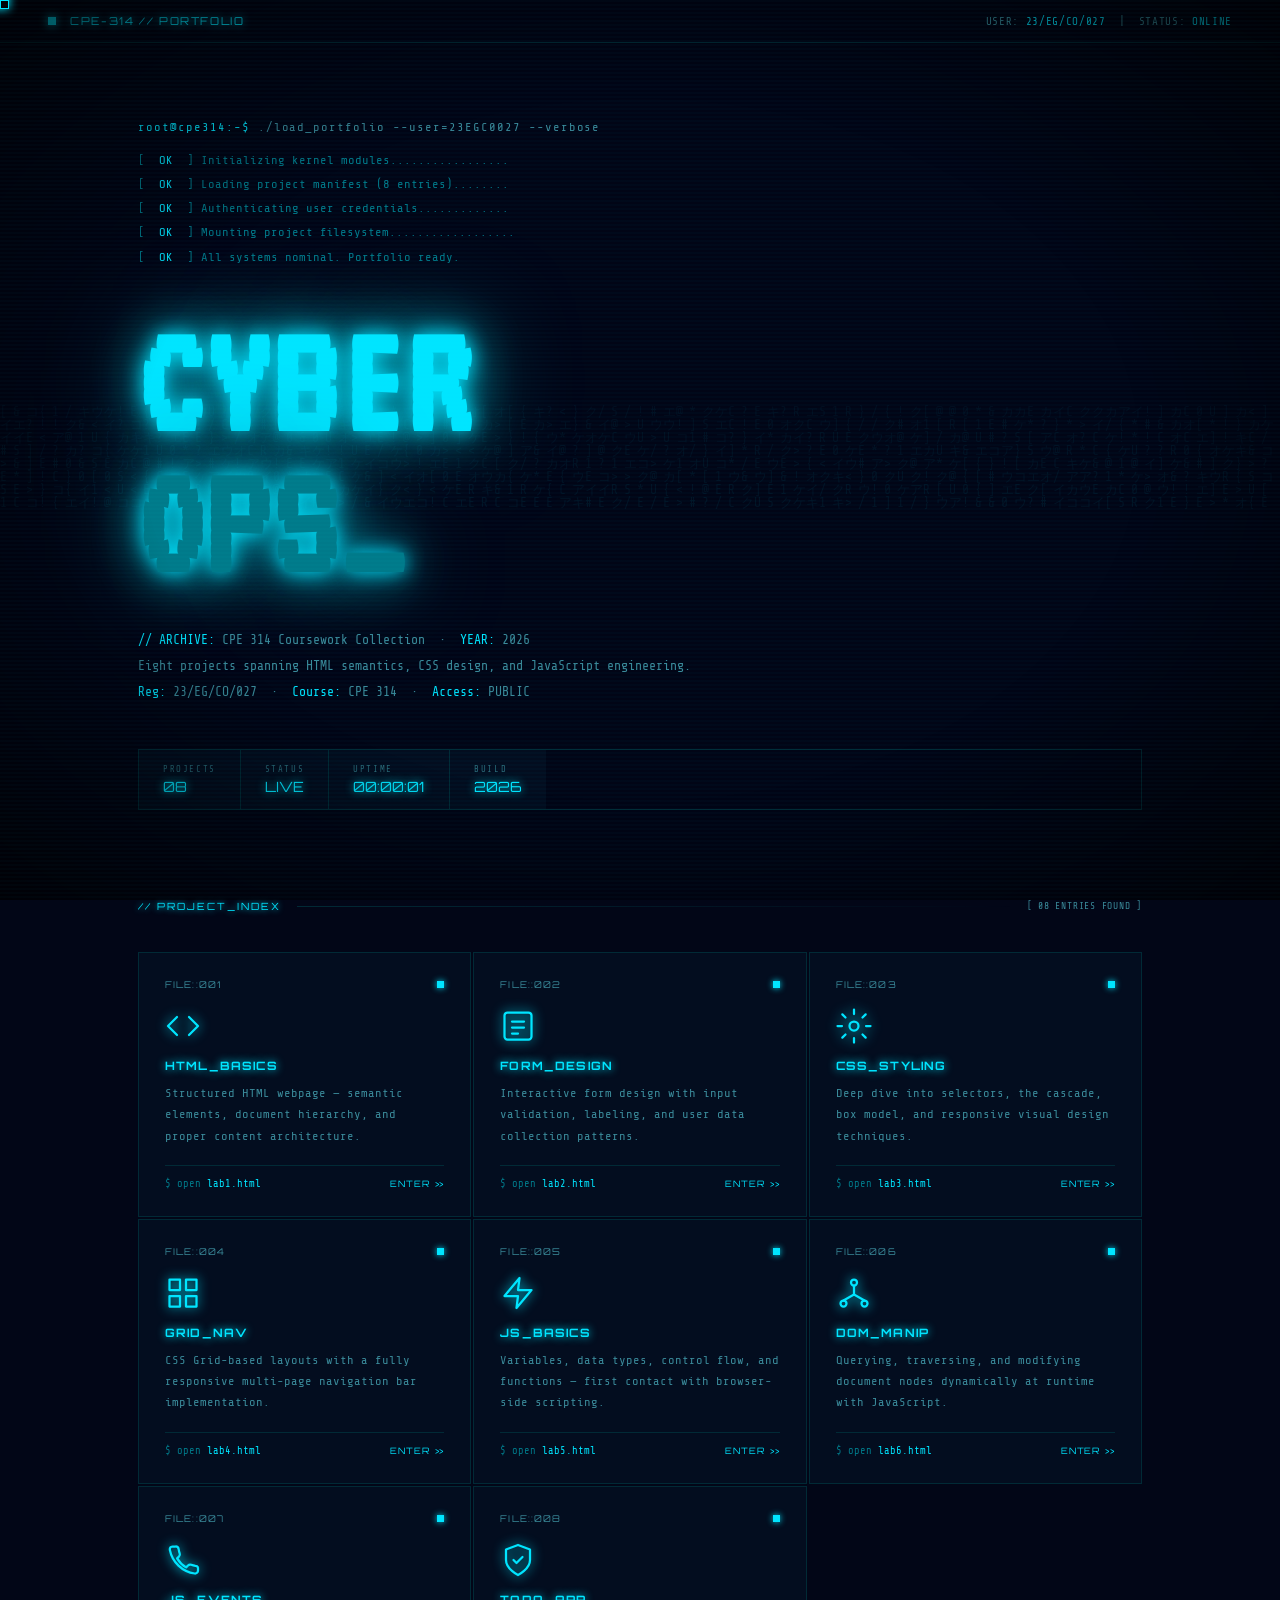
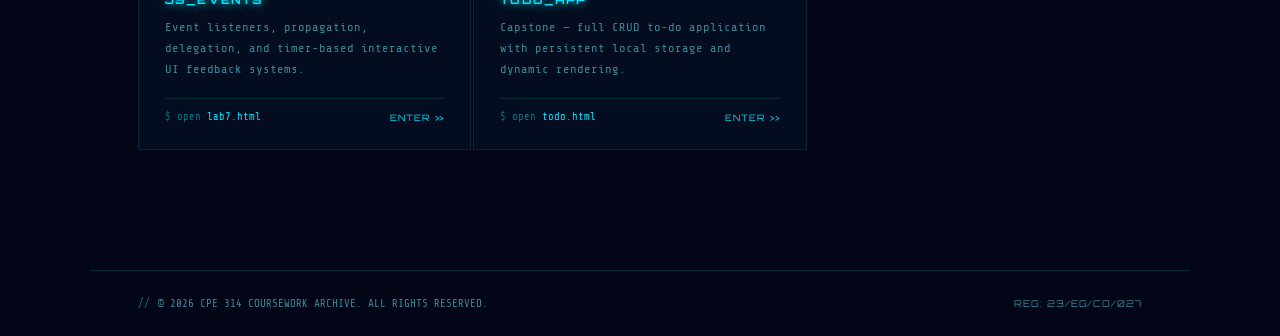
==== index.html @ 04f61471 "Added project files" ====
<!DOCTYPE html>
<html lang="en">
<head>
<meta charset="UTF-8">
<meta name="viewport" content="width=device-width, initial-scale=1.0">
<title>23/EG/CO/027 :: CPE314</title>
<link href="https://fonts.googleapis.com/css2?family=Share+Tech+Mono&family=VT323&family=Orbitron:wght@400;700;900&display=swap" rel="stylesheet">
<style>
  :root {
    --bg:        #020617;
    --bg2:       #030d1f;
    --bg3:       #071226;
    --cyan:      #00e5ff;
    --cyan2:     #00bcd4;
    --cyan3:     #007a8a;
    --cyan-dim:  #012a36;
    --muted:     #2a6b7a;
    --muted2:    #3a8a9a;
    --alert:     #ff4d6d;
    --amber:     #ffb000;
  }

  *, *::before, *::after { box-sizing: border-box; margin: 0; padding: 0; }
  html { scroll-behavior: smooth; }

  body {
    font-family: 'Share Tech Mono', monospace;
    background: var(--bg);
    color: var(--cyan);
    overflow-x: hidden;
    min-height: 100vh;
    cursor: none;
  }

  /* ── Custom cursor ── */
  #cur {
    position: fixed;
    width: 18px; height: 18px;
    border: 1.5px solid var(--cyan);
    pointer-events: none;
    z-index: 99999;
    transform: translate(-50%, -50%);
    transition: width 0.15s, height 0.15s, box-shadow 0.15s;
    box-shadow: 0 0 10px var(--cyan);
  }
  #cur::before, #cur::after {
    content: '';
    position: absolute;
    background: var(--cyan);
  }
  #cur::before { width: 1px; height: 100%; left: 50%; top: 0; }
  #cur::after  { width: 100%; height: 1px; top: 50%; left: 0; }

  /* ── Scanlines ── */
  body::before {
    content: '';
    position: fixed; inset: 0;
    background: repeating-linear-gradient(
      0deg, transparent, transparent 2px,
      rgba(0,229,255,0.025) 2px, rgba(0,229,255,0.025) 4px
    );
    pointer-events: none;
    z-index: 9998;
  }

  /* ── CRT vignette ── */
  body::after {
    content: '';
    position: fixed; inset: 0;
    background: radial-gradient(ellipse at center, transparent 55%, rgba(0,0,0,0.7) 100%);
    pointer-events: none;
    z-index: 9997;
  }

  /* ── Matrix canvas ── */
  #matrix {
    position: fixed; inset: 0;
    opacity: 0.06;
    z-index: 0;
    pointer-events: none;
  }

  /* ── Nav ── */
  nav {
    position: fixed; top: 0; left: 0; right: 0;
    z-index: 1000;
    display: flex;
    align-items: center;
    justify-content: space-between;
    padding: 14px 48px;
    background: rgba(2,6,23,0.95);
    border-bottom: 1px solid var(--cyan-dim);
    backdrop-filter: blur(8px);
  }

  .nav-left { display: flex; align-items: center; gap: 14px; }

  .nav-blink {
    width: 8px; height: 8px;
    background: var(--cyan);
    box-shadow: 0 0 10px var(--cyan);
    animation: blink 1.2s step-end infinite;
  }

  .nav-id {
    font-family: 'Orbitron', monospace;
    font-size: 0.68rem;
    color: var(--cyan);
    letter-spacing: 0.15em;
    text-shadow: 0 0 8px var(--cyan);
  }

  .nav-right {
    font-size: 0.68rem;
    color: var(--muted2);
    letter-spacing: 0.06em;
  }
  .nav-right .hi { color: var(--cyan); }

  /* ── Hero ── */
  .hero {
    position: relative; z-index: 1;
    min-height: 100vh;
    display: flex;
    flex-direction: column;
    justify-content: center;
    padding: 110px 48px 80px;
    max-width: 1100px;
    margin: 0 auto;
  }

  .hero-prompt {
    font-size: 0.76rem;
    color: var(--muted2);
    letter-spacing: 0.08em;
    margin-bottom: 14px;
    opacity: 0;
    animation: fadeIn 0.5s ease 0.3s forwards;
  }
  .hero-prompt .hi { color: var(--cyan); }

  .boot-lines {
    font-size: 0.76rem;
    color: var(--cyan3);
    line-height: 2;
    margin-bottom: 44px;
    opacity: 0;
    animation: fadeIn 0.4s ease 0.5s forwards;
  }
  .boot-lines .ok   { color: var(--cyan); }
  .boot-lines .warn { color: var(--amber); }

  .hero-h1 {
    font-family: 'VT323', monospace;
    font-size: clamp(4.5rem, 13vw, 10rem);
    line-height: 0.88;
    letter-spacing: 0.02em;
    text-shadow: 0 0 20px var(--cyan), 0 0 50px var(--cyan2), 0 0 100px var(--cyan3);
    margin-bottom: 32px;
    opacity: 0;
    animation: glitchIn 0.7s ease 0.9s forwards;
  }
  .hero-h1 .dim { color: var(--cyan3); }

  .hero-desc {
    font-size: 0.82rem;
    color: var(--muted2);
    line-height: 2;
    max-width: 560px;
    margin-bottom: 44px;
    opacity: 0;
    animation: fadeIn 0.5s ease 1.2s forwards;
  }
  .hero-desc .hi { color: var(--cyan); }

  .status-bar {
    display: inline-flex;
    gap: 0;
    border: 1px solid var(--cyan-dim);
    overflow: hidden;
    opacity: 0;
    animation: fadeIn 0.5s ease 1.4s forwards;
  }

  .s-item {
    display: flex;
    flex-direction: column;
    gap: 4px;
    padding: 14px 24px;
    border-right: 1px solid var(--cyan-dim);
    background: var(--bg2);
  }
  .s-item:last-child { border-right: none; }

  .s-lbl {
    font-size: 0.55rem;
    color: var(--muted);
    letter-spacing: 0.18em;
    text-transform: uppercase;
  }

  .s-val {
    font-family: 'Orbitron', monospace;
    font-size: 0.88rem;
    color: var(--cyan);
    text-shadow: 0 0 8px var(--cyan);
  }

  /* ── Section header ── */
  .sec-head {
    position: relative; z-index: 1;
    max-width: 1100px;
    margin: 0 auto;
    padding: 0 48px 40px;
    display: flex;
    align-items: center;
    gap: 16px;
  }

  .sec-lbl {
    font-family: 'Orbitron', monospace;
    font-size: 0.62rem;
    color: var(--cyan);
    letter-spacing: 0.2em;
    white-space: nowrap;
    text-shadow: 0 0 6px var(--cyan);
  }

  .sec-line {
    flex: 1;
    height: 1px;
    background: linear-gradient(90deg, var(--cyan-dim), transparent);
  }

  .sec-cnt {
    font-size: 0.6rem;
    color: var(--muted2);
    letter-spacing: 0.08em;
    white-space: nowrap;
  }

  /* ── Grid ── */
  .grid {
    position: relative; z-index: 1;
    max-width: 1100px;
    margin: 0 auto;
    padding: 0 48px 120px;
    display: grid;
    grid-template-columns: repeat(auto-fill, minmax(300px, 1fr));
    gap: 2px;
  }

  .card {
    position: relative;
    background: var(--bg2);
    border: 1px solid var(--cyan-dim);
    padding: 26px;
    text-decoration: none;
    color: inherit;
    display: flex;
    flex-direction: column;
    overflow: hidden;
    transition: border-color 0.25s, background 0.25s, box-shadow 0.25s;
    opacity: 0;
    transform: translateY(10px);
  }

  .card.show { animation: slideUp 0.45s ease forwards; }

  .card:hover {
    background: var(--bg3);
    border-color: var(--cyan);
    box-shadow: inset 0 0 20px rgba(0,229,255,0.04), 0 0 22px rgba(0,229,255,0.12);
  }

  /* Sweep light on hover */
  .card::before {
    content: '';
    position: absolute;
    top: 0; left: -120%;
    width: 60%; height: 1px;
    background: linear-gradient(90deg, transparent, var(--cyan), transparent);
    transition: left 0.5s ease;
  }
  .card:hover::before { left: 150%; }

  /* Bottom glow bar */
  .card::after {
    content: '';
    position: absolute;
    bottom: 0; left: 0; right: 0;
    height: 2px;
    background: linear-gradient(90deg, transparent, var(--cyan), transparent);
    transform: scaleX(0);
    transition: transform 0.4s ease;
  }
  .card:hover::after { transform: scaleX(1); }

  .card-top {
    display: flex;
    justify-content: space-between;
    align-items: flex-start;
    margin-bottom: 18px;
  }

  .card-id {
    font-family: 'Orbitron', monospace;
    font-size: 0.58rem;
    color: var(--muted2);
    letter-spacing: 0.12em;
  }

  .card-dot {
    width: 7px; height: 7px;
    background: var(--cyan);
    box-shadow: 0 0 6px var(--cyan);
    animation: blink 2.4s ease-in-out infinite;
    margin-top: 2px;
  }

  /* SVG icons replacing emoji */
  .card-icon {
    display: block;
    width: 36px;
    height: 36px;
    margin-bottom: 14px;
    filter: drop-shadow(0 0 6px var(--cyan));
    transition: transform 0.3s, filter 0.3s;
    stroke: var(--cyan);
    fill: none;
  }
  .card:hover .card-icon {
    transform: scale(1.15) rotate(-5deg);
    filter: drop-shadow(0 0 12px var(--cyan));
  }

  .card h3 {
    font-family: 'Orbitron', monospace;
    font-size: 0.72rem;
    font-weight: 700;
    color: var(--cyan);
    letter-spacing: 0.1em;
    text-transform: uppercase;
    margin-bottom: 10px;
    text-shadow: 0 0 8px var(--cyan);
    transition: text-shadow 0.3s;
  }
  .card:hover h3 { text-shadow: 0 0 16px var(--cyan), 0 0 32px var(--cyan2); }

  .card p {
    font-size: 0.76rem;
    color: var(--muted2);
    line-height: 1.75;
    flex: 1;
    margin-bottom: 18px;
  }

  .card-foot {
    display: flex;
    align-items: center;
    justify-content: space-between;
    border-top: 1px solid var(--cyan-dim);
    padding-top: 12px;
  }

  .card-cmd {
    font-size: 0.65rem;
    color: var(--cyan3);
  }
  .card-cmd span { color: var(--cyan); }

  .card-cta {
    font-family: 'Orbitron', monospace;
    font-size: 0.55rem;
    color: var(--cyan);
    letter-spacing: 0.1em;
    display: flex;
    align-items: center;
    gap: 5px;
    transition: gap 0.3s, text-shadow 0.3s;
  }
  .card:hover .card-cta {
    gap: 10px;
    text-shadow: 0 0 8px var(--cyan);
  }
  .card-cta::after { content: '>>'; }

  /* ── Footer ── */
  footer {
    position: relative; z-index: 1;
    border-top: 1px solid var(--cyan-dim);
    padding: 26px 48px;
    max-width: 1100px;
    margin: 0 auto;
    display: flex;
    align-items: center;
    justify-content: space-between;
    flex-wrap: wrap;
    gap: 10px;
  }

  .foot-l {
    font-size: 0.68rem;
    color: var(--muted2);
    display: flex;
    align-items: center;
    gap: 8px;
  }
  .foot-l::before { content: '//'; color: var(--cyan3); }

  .foot-r {
    font-family: 'Orbitron', monospace;
    font-size: 0.58rem;
    color: var(--muted2);
    letter-spacing: 0.1em;
  }

  /* ── Keyframes ── */
  @keyframes blink     { 0%,100%{opacity:1} 50%{opacity:0} }
  @keyframes fadeIn    { from{opacity:0} to{opacity:1} }
  @keyframes slideUp   { from{opacity:0;transform:translateY(12px)} to{opacity:1;transform:translateY(0)} }
  @keyframes glitchIn  {
    0%  { opacity:0; transform:skewX(-4deg); filter:blur(4px); }
    30% { opacity:1; transform:skewX(2deg);  filter:blur(0); }
    60% { transform:skewX(-1deg); }
    100%{ opacity:1; transform:skewX(0); }
  }

  /* ── Responsive ── */
  @media (max-width: 680px) {
    nav, .hero, .sec-head, footer { padding-left: 20px; padding-right: 20px; }
    .hero { padding-bottom: 60px; }
    .hero-h1 { font-size: 4.5rem; }
    .grid { padding: 0 20px 80px; grid-template-columns: 1fr; }
    .status-bar { flex-direction: column; width: 100%; }
    .s-item { border-right: none; border-bottom: 1px solid var(--cyan-dim); }
    .s-item:last-child { border-bottom: none; }
  }
</style>
</head>
<body>

<canvas id="matrix"></canvas>
<div id="cur"></div>

<!-- Nav -->
<nav>
  <div class="nav-left">
    <div class="nav-blink"></div>
    <span class="nav-id">CPE-314 // PORTFOLIO</span>
  </div>
  <div class="nav-right">USER: <span class="hi">23/EG/CO/027</span> &nbsp;|&nbsp; STATUS: <span class="hi">ONLINE</span></div>
</nav>

<!-- Hero -->
<section class="hero">
  <p class="hero-prompt"><span class="hi">root@cpe314:~$</span> ./load_portfolio --user=23EGC0027 --verbose</p>

  <div class="boot-lines" id="bootLines">
    <div>[&nbsp;&nbsp;<span class="ok">OK</span>&nbsp;&nbsp;] Initializing kernel modules.................</div>
    <div>[&nbsp;&nbsp;<span class="ok">OK</span>&nbsp;&nbsp;] Loading project manifest (8 entries)........</div>
    <div>[&nbsp;&nbsp;<span class="ok">OK</span>&nbsp;&nbsp;] Authenticating user credentials.............</div>
    <div>[&nbsp;&nbsp;<span class="ok">OK</span>&nbsp;&nbsp;] Mounting project filesystem..................</div>
    <div>[&nbsp;&nbsp;<span class="ok">OK</span>&nbsp;&nbsp;] All systems nominal. Portfolio ready.</div>
  </div>

  <h1 class="hero-h1">CYBER<br><span class="dim">OPS_</span></h1>

  <p class="hero-desc">
    <span class="hi">// ARCHIVE:</span> CPE 314 Coursework Collection &nbsp;·&nbsp; <span class="hi">YEAR:</span> 2026<br>
    Eight projects spanning HTML semantics, CSS design, and JavaScript engineering.<br>
    <span class="hi">Reg:</span> 23/EG/CO/027 &nbsp;·&nbsp; <span class="hi">Course:</span> CPE 314 &nbsp;·&nbsp; <span class="hi">Access:</span> PUBLIC
  </p>

  <div class="status-bar">
    <div class="s-item">
      <span class="s-lbl">Projects</span>
      <span class="s-val">08</span>
    </div>
    <div class="s-item">
      <span class="s-lbl">Status</span>
      <span class="s-val">LIVE</span>
    </div>
    <div class="s-item">
      <span class="s-lbl">Uptime</span>
      <span class="s-val" id="uptime">00:00:00</span>
    </div>
    <div class="s-item">
      <span class="s-lbl">Build</span>
      <span class="s-val">2026</span>
    </div>
  </div>
</section>

<!-- Section label -->
<div class="sec-head">
  <span class="sec-lbl">// PROJECT_INDEX</span>
  <div class="sec-line"></div>
  <span class="sec-cnt">[ 08 ENTRIES FOUND ]</span>
</div>

<!-- Cards -->
<main class="grid">

  <!-- FILE::001 — HTML Basics -->
  <a href="lab1.html" class="card">
    <div class="card-top"><span class="card-id">FILE::001</span><div class="card-dot"></div></div>
    <svg class="card-icon" viewBox="0 0 24 24" stroke-width="1.5" stroke-linecap="round" stroke-linejoin="round">
      <polyline points="16 18 22 12 16 6"/><polyline points="8 6 2 12 8 18"/>
    </svg>
    <h3>HTML_BASICS</h3>
    <p>Structured HTML webpage — semantic elements, document hierarchy, and proper content architecture.</p>
    <div class="card-foot">
      <span class="card-cmd">$ open <span>lab1.html</span></span>
      <span class="card-cta">ENTER</span>
    </div>
  </a>

  <!-- FILE::002 — Form Design -->
  <a href="lab2.html" class="card">
    <div class="card-top"><span class="card-id">FILE::002</span><div class="card-dot"></div></div>
    <svg class="card-icon" viewBox="0 0 24 24" stroke-width="1.5" stroke-linecap="round" stroke-linejoin="round">
      <rect x="3" y="3" width="18" height="18" rx="2"/>
      <line x1="8" y1="9" x2="16" y2="9"/>
      <line x1="8" y1="13" x2="16" y2="13"/>
      <line x1="8" y1="17" x2="12" y2="17"/>
    </svg>
    <h3>FORM_DESIGN</h3>
    <p>Interactive form design with input validation, labeling, and user data collection patterns.</p>
    <div class="card-foot">
      <span class="card-cmd">$ open <span>lab2.html</span></span>
      <span class="card-cta">ENTER</span>
    </div>
  </a>

  <!-- FILE::003 — CSS Styling -->
  <a href="lab3.html" class="card">
    <div class="card-top"><span class="card-id">FILE::003</span><div class="card-dot"></div></div>
    <svg class="card-icon" viewBox="0 0 24 24" stroke-width="1.5" stroke-linecap="round" stroke-linejoin="round">
      <circle cx="12" cy="12" r="3"/>
      <path d="M12 1v3M12 20v3M4.22 4.22l2.12 2.12M17.66 17.66l2.12 2.12M1 12h3M20 12h3M4.22 19.78l2.12-2.12M17.66 6.34l2.12-2.12"/>
    </svg>
    <h3>CSS_STYLING</h3>
    <p>Deep dive into selectors, the cascade, box model, and responsive visual design techniques.</p>
    <div class="card-foot">
      <span class="card-cmd">$ open <span>lab3.html</span></span>
      <span class="card-cta">ENTER</span>
    </div>
  </a>

  <!-- FILE::004 — Grid Nav -->
  <a href="lab4.html" class="card">
    <div class="card-top"><span class="card-id">FILE::004</span><div class="card-dot"></div></div>
    <svg class="card-icon" viewBox="0 0 24 24" stroke-width="1.5" stroke-linecap="round" stroke-linejoin="round">
      <rect x="3" y="3" width="7" height="7"/><rect x="14" y="3" width="7" height="7"/>
      <rect x="3" y="14" width="7" height="7"/><rect x="14" y="14" width="7" height="7"/>
    </svg>
    <h3>GRID_NAV</h3>
    <p>CSS Grid-based layouts with a fully responsive multi-page navigation bar implementation.</p>
    <div class="card-foot">
      <span class="card-cmd">$ open <span>lab4.html</span></span>
      <span class="card-cta">ENTER</span>
    </div>
  </a>

  <!-- FILE::005 — JS Basics -->
  <a href="lab5.html" class="card">
    <div class="card-top"><span class="card-id">FILE::005</span><div class="card-dot"></div></div>
    <svg class="card-icon" viewBox="0 0 24 24" stroke-width="1.5" stroke-linecap="round" stroke-linejoin="round">
      <polygon points="13 2 3 14 12 14 11 22 21 10 12 10 13 2"/>
    </svg>
    <h3>JS_BASICS</h3>
    <p>Variables, data types, control flow, and functions — first contact with browser-side scripting.</p>
    <div class="card-foot">
      <span class="card-cmd">$ open <span>lab5.html</span></span>
      <span class="card-cta">ENTER</span>
    </div>
  </a>

  <!-- FILE::006 — DOM Manip -->
  <a href="lab6.html" class="card">
    <div class="card-top"><span class="card-id">FILE::006</span><div class="card-dot"></div></div>
    <svg class="card-icon" viewBox="0 0 24 24" stroke-width="1.5" stroke-linecap="round" stroke-linejoin="round">
      <circle cx="12" cy="5" r="2"/><circle cx="5" cy="19" r="2"/><circle cx="19" cy="19" r="2"/>
      <line x1="12" y1="7" x2="12" y2="13"/>
      <polyline points="12 13 5 17"/><polyline points="12 13 19 17"/>
    </svg>
    <h3>DOM_MANIP</h3>
    <p>Querying, traversing, and modifying document nodes dynamically at runtime with JavaScript.</p>
    <div class="card-foot">
      <span class="card-cmd">$ open <span>lab6.html</span></span>
      <span class="card-cta">ENTER</span>
    </div>
  </a>

  <!-- FILE::007 — JS Events -->
  <a href="lab7.html" class="card">
    <div class="card-top"><span class="card-id">FILE::007</span><div class="card-dot"></div></div>
    <svg class="card-icon" viewBox="0 0 24 24" stroke-width="1.5" stroke-linecap="round" stroke-linejoin="round">
      <path d="M22 16.92V19a2 2 0 01-2.18 2A19.79 19.79 0 013.21 5.18 2 2 0 015 3h2.09a2 2 0 012 1.72c.127.96.361 1.903.7 2.81a2 2 0 01-.45 2.11L8.09 10.91a16 16 0 006 6l1.27-1.27a2 2 0 012.11-.45c.907.339 1.85.574 2.81.7A2 2 0 0122 17z"/>
    </svg>
    <h3>JS_EVENTS</h3>
    <p>Event listeners, propagation, delegation, and timer-based interactive UI feedback systems.</p>
    <div class="card-foot">
      <span class="card-cmd">$ open <span>lab7.html</span></span>
      <span class="card-cta">ENTER</span>
    </div>
  </a>

  <!-- FILE::008 — Todo App -->
  <a href="todo.html" class="card">
    <div class="card-top"><span class="card-id">FILE::008</span><div class="card-dot"></div></div>
    <svg class="card-icon" viewBox="0 0 24 24" stroke-width="1.5" stroke-linecap="round" stroke-linejoin="round">
      <path d="M12 22s8-4 8-10V5l-8-3-8 3v7c0 6 8 10 8 10z"/>
      <polyline points="9 12 11 14 15 10"/>
    </svg>
    <h3>TODO_APP</h3>
    <p>Capstone — full CRUD to-do application with persistent local storage and dynamic rendering.</p>
    <div class="card-foot">
      <span class="card-cmd">$ open <span>todo.html</span></span>
      <span class="card-cta">ENTER</span>
    </div>
  </a>

</main>

<footer>
  <div class="foot-l">© 2026 CPE 314 COURSEWORK ARCHIVE. ALL RIGHTS RESERVED.</div>
  <div class="foot-r">REG: 23/EG/CO/027</div>
</footer>

<script>
  // ── Custom cursor ──
  const cur = document.getElementById('cur');
  document.addEventListener('mousemove', e => {
    cur.style.left = e.clientX + 'px';
    cur.style.top  = e.clientY + 'px';
  });
  document.querySelectorAll('a, .card').forEach(el => {
    el.addEventListener('mouseenter', () => { cur.style.width='28px'; cur.style.height='28px'; });
    el.addEventListener('mouseleave', () => { cur.style.width='18px'; cur.style.height='18px'; });
  });

  // ── Matrix rain ──
  const canvas = document.getElementById('matrix');
  const ctx = canvas.getContext('2d');
  function resize() {
    canvas.width  = window.innerWidth;
    canvas.height = window.innerHeight;
  }
  resize();
  window.addEventListener('resize', resize);

  const chars = '01<>/{}[]#@SECURE!?&*アイウエオカキクケコ'.split('');
  const fs = 13;
  let drops = Array(Math.floor(window.innerWidth / fs)).fill(1);

  setInterval(() => {
    ctx.fillStyle = 'rgba(2,6,23,0.05)';
    ctx.fillRect(0, 0, canvas.width, canvas.height);
    ctx.fillStyle = '#00e5ff';
    ctx.font = fs + 'px Share Tech Mono';
    drops.forEach((y, i) => {
      ctx.fillText(chars[Math.floor(Math.random() * chars.length)], i * fs, y * fs);
      if (y * fs > canvas.height && Math.random() > 0.975) drops[i] = 0;
      drops[i]++;
    });
  }, 50);

  // ── Boot text stagger ──
  const lines = document.querySelectorAll('#bootLines div');
  lines.forEach((el, i) => {
    el.style.opacity = '0';
    setTimeout(() => {
      el.style.transition = 'opacity 0.3s';
      el.style.opacity = '1';
    }, 600 + i * 220);
  });

  // ── Live uptime counter ──
  const start = Date.now();
  setInterval(() => {
    const s   = Math.floor((Date.now() - start) / 1000);
    const h   = String(Math.floor(s / 3600)).padStart(2, '0');
    const m   = String(Math.floor((s % 3600) / 60)).padStart(2, '0');
    const sec = String(s % 60).padStart(2, '0');
    document.getElementById('uptime').textContent = h + ':' + m + ':' + sec;
  }, 1000);

  // ── Card scroll reveal ──
  const cards = document.querySelectorAll('.card');
  const obs = new IntersectionObserver(entries => {
    entries.forEach(entry => {
      if (entry.isIntersecting) {
        const i = Array.from(cards).indexOf(entry.target);
        entry.target.style.animationDelay = (i * 0.07) + 's';
        entry.target.classList.add('show');
        obs.unobserve(entry.target);
      }
    });
  }, { threshold: 0.1 });
  cards.forEach(c => obs.observe(c));
</script>
</body>
</html>
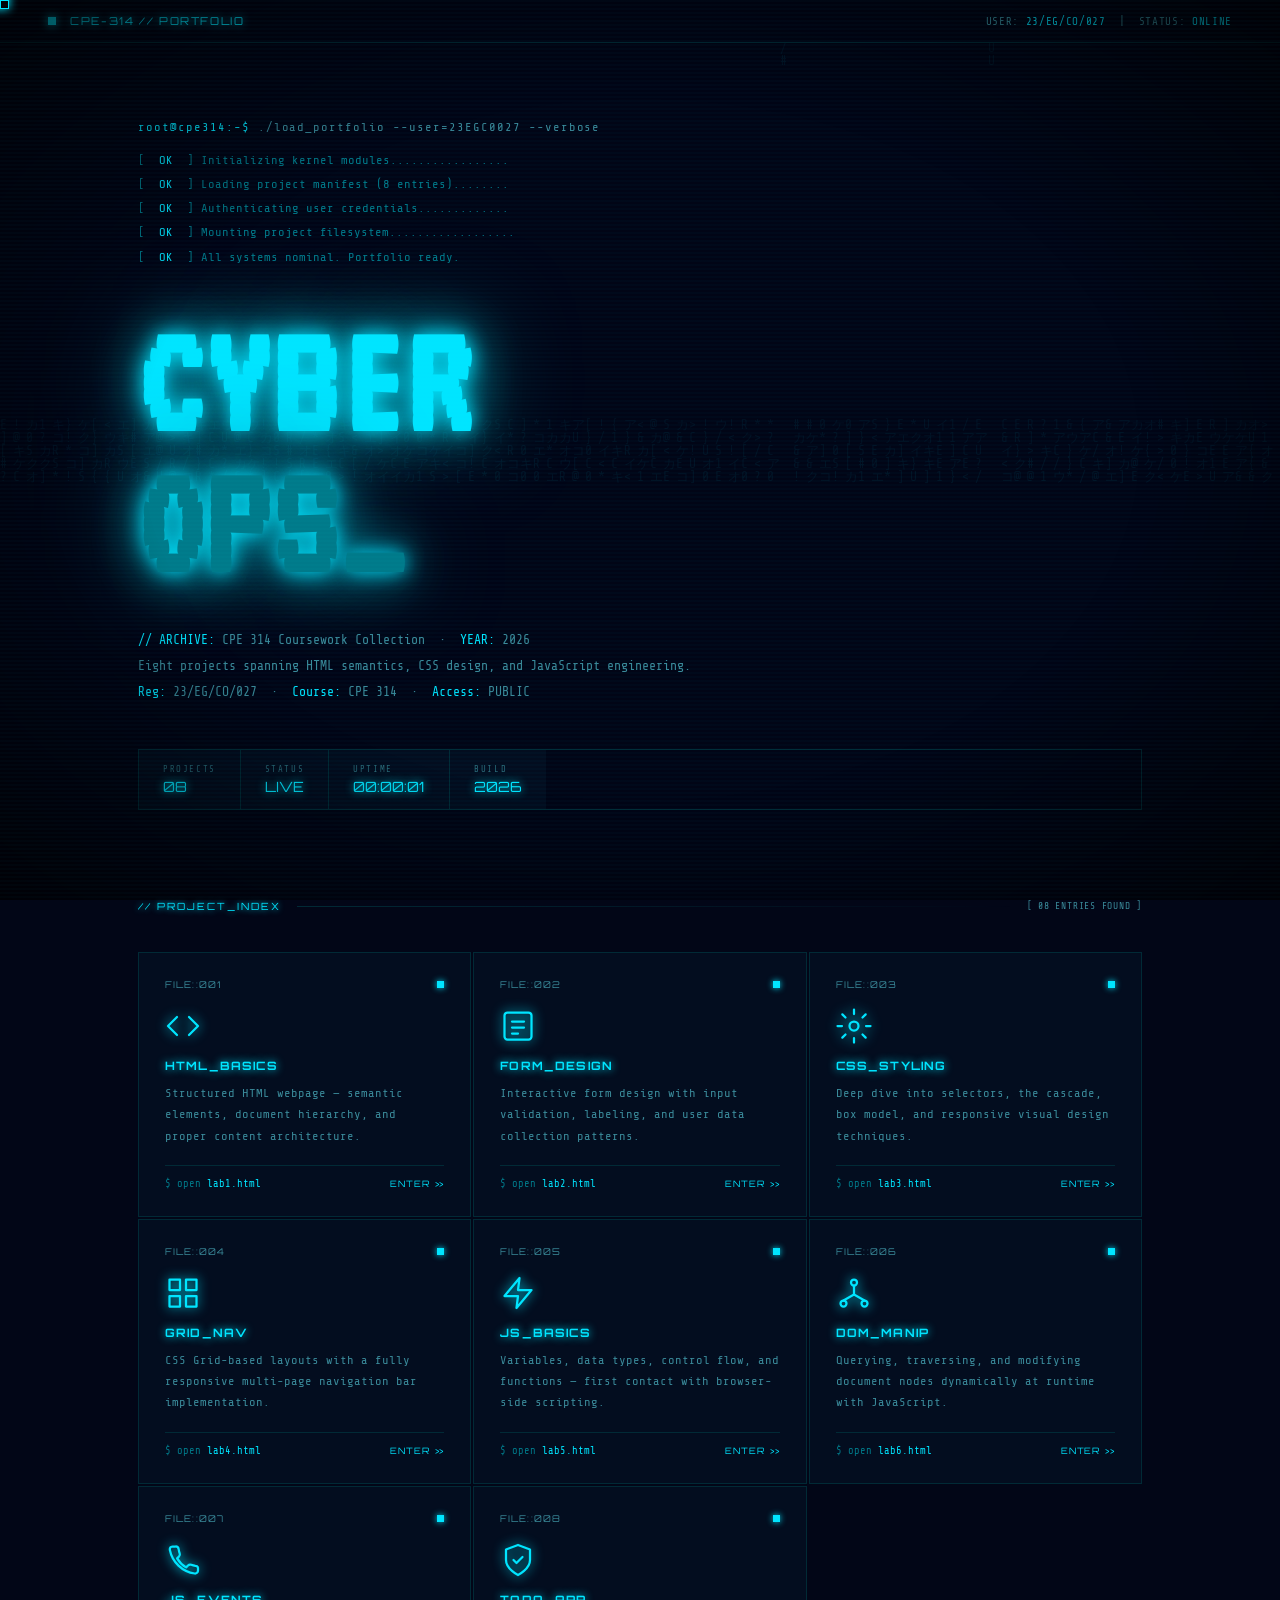
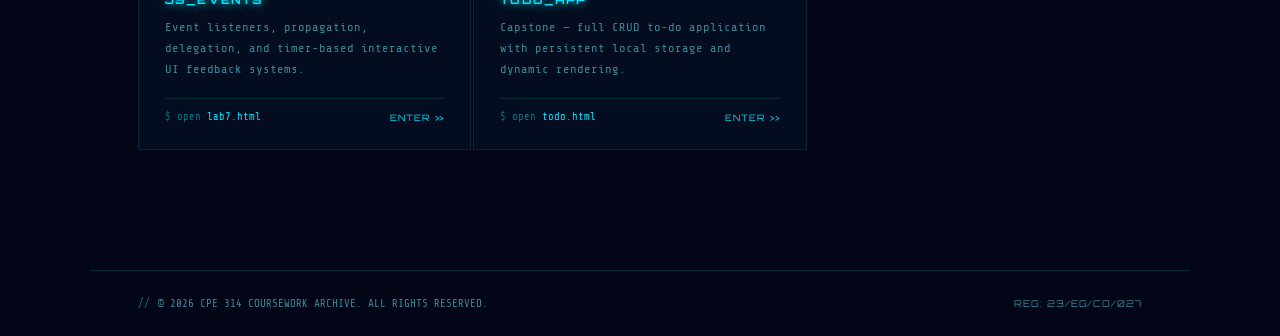
==== commit a058955c: "Updated files into respective folders." ====
--- a/index.html
+++ b/index.html
@@ -503,7 +503,7 @@
 <main class="grid">
 
   <!-- FILE::001 — HTML Basics -->
-  <a href="lab1.html" class="card">
+  <a href="Lab1/lab1.html" class="card">
     <div class="card-top"><span class="card-id">FILE::001</span><div class="card-dot"></div></div>
     <svg class="card-icon" viewBox="0 0 24 24" stroke-width="1.5" stroke-linecap="round" stroke-linejoin="round">
       <polyline points="16 18 22 12 16 6"/><polyline points="8 6 2 12 8 18"/>
@@ -517,7 +517,7 @@
   </a>
 
   <!-- FILE::002 — Form Design -->
-  <a href="lab2.html" class="card">
+  <a href="Lab2/lab2.html" class="card">
     <div class="card-top"><span class="card-id">FILE::002</span><div class="card-dot"></div></div>
     <svg class="card-icon" viewBox="0 0 24 24" stroke-width="1.5" stroke-linecap="round" stroke-linejoin="round">
       <rect x="3" y="3" width="18" height="18" rx="2"/>
@@ -534,7 +534,7 @@
   </a>
 
   <!-- FILE::003 — CSS Styling -->
-  <a href="lab3.html" class="card">
+  <a href="Lab3/lab3.html" class="card">
     <div class="card-top"><span class="card-id">FILE::003</span><div class="card-dot"></div></div>
     <svg class="card-icon" viewBox="0 0 24 24" stroke-width="1.5" stroke-linecap="round" stroke-linejoin="round">
       <circle cx="12" cy="12" r="3"/>
@@ -549,7 +549,7 @@
   </a>
 
   <!-- FILE::004 — Grid Nav -->
-  <a href="lab4.html" class="card">
+  <a href="Lab4/lab4.html" class="card">
     <div class="card-top"><span class="card-id">FILE::004</span><div class="card-dot"></div></div>
     <svg class="card-icon" viewBox="0 0 24 24" stroke-width="1.5" stroke-linecap="round" stroke-linejoin="round">
       <rect x="3" y="3" width="7" height="7"/><rect x="14" y="3" width="7" height="7"/>
@@ -564,7 +564,7 @@
   </a>
 
   <!-- FILE::005 — JS Basics -->
-  <a href="lab5.html" class="card">
+  <a href="Lab5/lab5.html" class="card">
     <div class="card-top"><span class="card-id">FILE::005</span><div class="card-dot"></div></div>
     <svg class="card-icon" viewBox="0 0 24 24" stroke-width="1.5" stroke-linecap="round" stroke-linejoin="round">
       <polygon points="13 2 3 14 12 14 11 22 21 10 12 10 13 2"/>
@@ -578,7 +578,7 @@
   </a>
 
   <!-- FILE::006 — DOM Manip -->
-  <a href="lab6.html" class="card">
+  <a href="Lab6/lab6.html" class="card">
     <div class="card-top"><span class="card-id">FILE::006</span><div class="card-dot"></div></div>
     <svg class="card-icon" viewBox="0 0 24 24" stroke-width="1.5" stroke-linecap="round" stroke-linejoin="round">
       <circle cx="12" cy="5" r="2"/><circle cx="5" cy="19" r="2"/><circle cx="19" cy="19" r="2"/>
@@ -594,7 +594,7 @@
   </a>
 
   <!-- FILE::007 — JS Events -->
-  <a href="lab7.html" class="card">
+  <a href="Lab7/lab7.html" class="card">
     <div class="card-top"><span class="card-id">FILE::007</span><div class="card-dot"></div></div>
     <svg class="card-icon" viewBox="0 0 24 24" stroke-width="1.5" stroke-linecap="round" stroke-linejoin="round">
       <path d="M22 16.92V19a2 2 0 01-2.18 2A19.79 19.79 0 013.21 5.18 2 2 0 015 3h2.09a2 2 0 012 1.72c.127.96.361 1.903.7 2.81a2 2 0 01-.45 2.11L8.09 10.91a16 16 0 006 6l1.27-1.27a2 2 0 012.11-.45c.907.339 1.85.574 2.81.7A2 2 0 0122 17z"/>
@@ -608,7 +608,7 @@
   </a>
 
   <!-- FILE::008 — Todo App -->
-  <a href="todo.html" class="card">
+  <a href="To-Do/todo.html" class="card">
     <div class="card-top"><span class="card-id">FILE::008</span><div class="card-dot"></div></div>
     <svg class="card-icon" viewBox="0 0 24 24" stroke-width="1.5" stroke-linecap="round" stroke-linejoin="round">
       <path d="M12 22s8-4 8-10V5l-8-3-8 3v7c0 6 8 10 8 10z"/>
